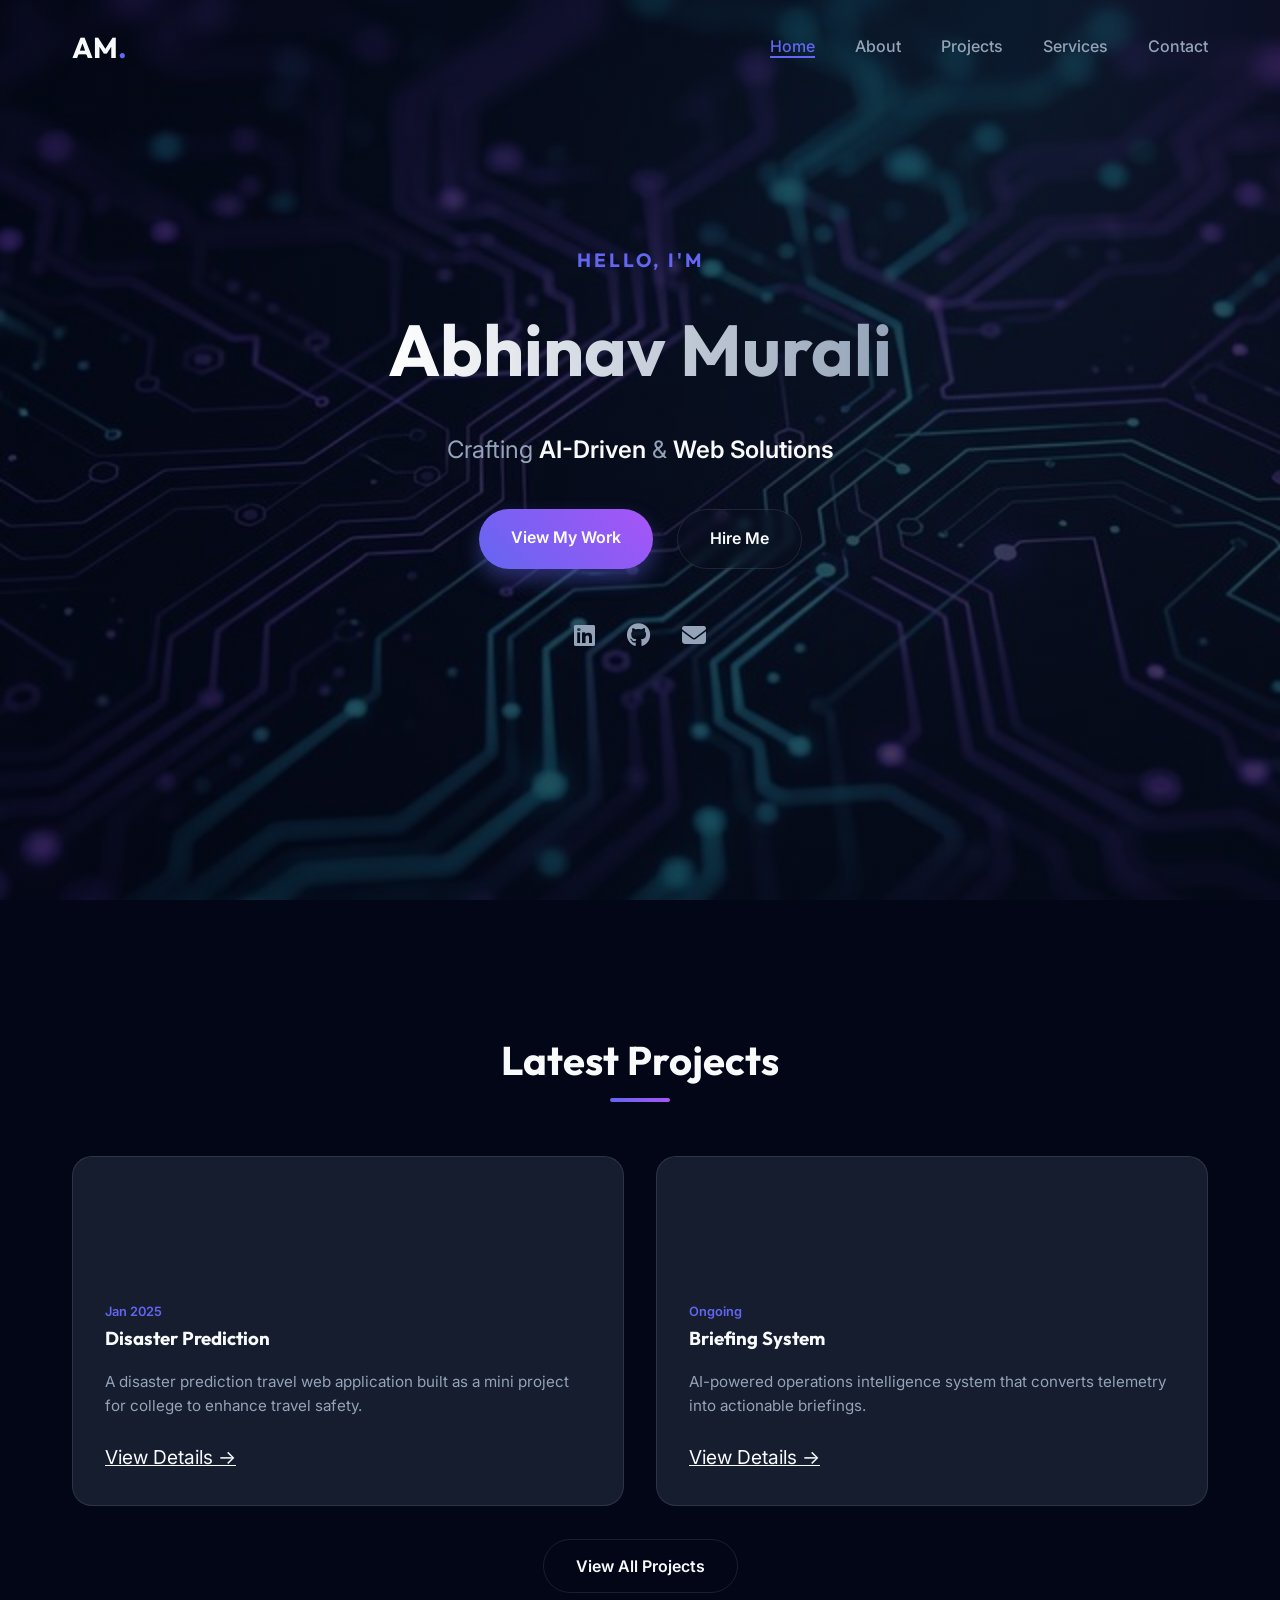
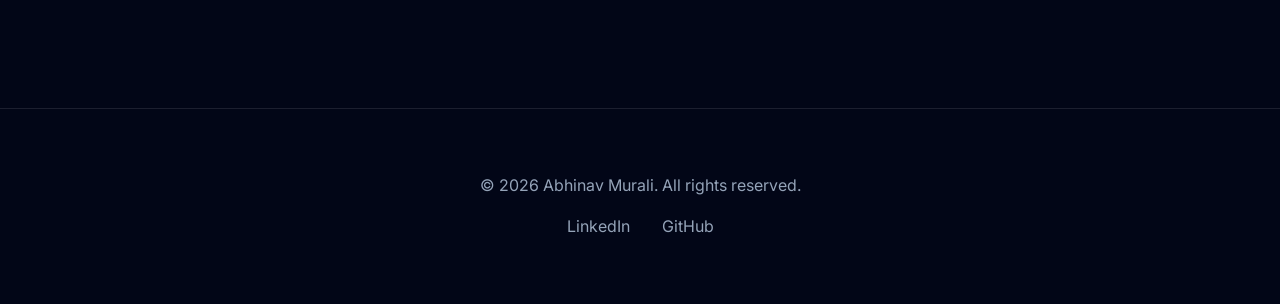
==== index.html @ 0ac59f0f "created my portfolio" ====
<!DOCTYPE html>
<html lang="en">
<head>
    <meta charset="UTF-8">
    <meta name="viewport" content="width=device-width, initial-scale=1.0">
    <title>Abhinav Murali | AI & Web Developer Portfolio</title>
    <meta name="description" content="Portfolio of Abhinav Murali, a BTech IT student specializing in AI-driven and web-based applications.">
    
    <!-- Google Fonts -->
    <link rel="preconnect" href="https://fonts.googleapis.com">
    <link rel="preconnect" href="https://fonts.gstatic.com" crossorigin>
    <link href="https://fonts.googleapis.com/css2?family=Inter:wght@300;400;600;700&family=Outfit:wght@300;400;600;700&display=swap" rel="stylesheet">
    
    <!-- Font Awesome for Icons -->
    <link rel="stylesheet" href="https://cdnjs.cloudflare.com/ajax/libs/font-awesome/6.4.0/css/all.min.css">
    
    <link rel="stylesheet" href="style.css">
</head>
<body>
    <!-- Navigation -->
    <nav id="navbar">
        <div class="nav-container">
            <a href="index.html" class="logo">AM<span>.</span></a>
            <ul class="nav-links">
                <li><a href="index.html" class="active">Home</a></li>
                <li><a href="about.html">About</a></li>
                <li><a href="projects.html">Projects</a></li>
                <li><a href="services.html">Services</a></li>
                <li><a href="contact.html">Contact</a></li>
            </ul>
            <div class="menu-btn" id="menu-btn">
                <i class="fas fa-bars"></i>
            </div>
        </div>
    </nav>

    <!-- Hero Section -->
    <section id="home" class="hero">
        <div class="hero-content reveal active">
            <h2 class="greeting">Hello, I'm</h2>
            <h1 class="name">Abhinav Murali</h1>
            <p class="tagline">Crafting <span class="highlight">AI-Driven</span> & <span class="highlight">Web Solutions</span></p>
            <div class="hero-btns">
                <a href="projects.html" class="btn primary">View My Work</a>
                <a href="contact.html" class="btn secondary">Hire Me</a>
            </div>
            <div class="social-icons">
                <a href="https://www.linkedin.com/in/abhinav-murali-97431627b/" target="_blank"><i class="fab fa-linkedin"></i></a>
                <a href="https://github.com/Abhinav0016" target="_blank"><i class="fab fa-github"></i></a>
                <a href="mailto:abhinavmurali010@gmail.com"><i class="fas fa-envelope"></i></a>
            </div>
        </div>
    </section>

    <!-- Project Highlights -->
    <section class="section">
        <div class="container">
            <h2 class="section-title reveal">Latest Projects</h2>
            <div class="projects-grid reveal">
                <!-- Project 1: Disaster Prediction -->
                <div class="project-card">
                    <div class="project-content">
                        <span class="date">Jan 2025</span>
                        <h3>Disaster Prediction</h3>
                        <p>A disaster prediction travel web application built as a mini project for college to enhance travel safety.</p>
                        <div class="project-links">
                            <a href="projects.html" class="btn-text">View Details →</a>
                        </div>
                    </div>
                </div>
                <!-- Project 2: Briefing System -->
                <div class="project-card">
                    <div class="project-content">
                        <span class="date">Ongoing</span>
                        <h3>Briefing System</h3>
                        <p>AI-powered operations intelligence system that converts telemetry into actionable briefings.</p>
                        <div class="project-links">
                            <a href="projects.html" class="btn-text">View Details →</a>
                        </div>
                    </div>
                </div>
            </div>
            <div style="text-align: center; margin-top: 3rem;">
                <a href="projects.html" class="btn secondary">View All Projects</a>
            </div>
        </div>
    </section>

    <footer>
        <div class="container">
            <p>&copy; 2026 Abhinav Murali. All rights reserved.</p>
            <div class="footer-links">
                <a href="https://www.linkedin.com/in/abhinav-murali-97431627b/" target="_blank">LinkedIn</a>
                <a href="https://github.com/Abhinav0016" target="_blank">GitHub</a>
            </div>
        </div>
    </footer>

    <script src="script.js"></script>
</body>
</html>
---- style.css ----
/* Core styles and Variables */
:root {
    --primary: #6366f1;
    --primary-glow: rgba(99, 102, 241, 0.4);
    --secondary: #a855f7;
    --bg-dark: #0f172a;
    --bg-darker: #020617;
    --text-light: #f8fafc;
    --text-dim: #94a3b8;
    --glass: rgba(30, 41, 59, 0.7);
    --border: rgba(255, 255, 255, 0.1);
    --transition: all 0.3s cubic-bezier(0.4, 0, 0.2, 1);
}

* {
    margin: 0;
    padding: 0;
    box-sizing: border-box;
}

html {
    scroll-behavior: smooth;
}

body {
    font-family: 'Inter', sans-serif;
    background-color: var(--bg-darker);
    color: var(--text-light);
    line-height: 1.6;
    overflow-x: hidden;
}

h1, h2, h3, .logo {
    font-family: 'Outfit', sans-serif;
}

.container {
    max-width: 1200px;
    margin: 0 auto;
    padding: 0 2rem;
}

.section {
    padding: 8rem 0;
}

.section.alternate {
    background-color: var(--bg-dark);
}

.section-title {
    font-size: 2.5rem;
    text-align: center;
    margin-bottom: 4rem;
    position: relative;
}

.section-title::after {
    content: '';
    position: absolute;
    bottom: -10px;
    left: 50%;
    transform: translateX(-50%);
    width: 60px;
    height: 4px;
    background: linear-gradient(90deg, var(--primary), var(--secondary));
    border-radius: 2px;
}

/* Navbar */
nav {
    position: fixed;
    top: 0;
    width: 100%;
    z-index: 1000;
    padding: 1.5rem 0;
    transition: var(--transition);
}

nav.scrolled {
    background: var(--glass);
    backdrop-filter: blur(10px);
    padding: 1rem 0;
    box-shadow: 0 4px 30px rgba(0, 0, 0, 0.1);
    border-bottom: 1px solid var(--border);
}

.nav-container {
    max-width: 1200px;
    margin: 0 auto;
    padding: 0 2rem;
    display: flex;
    justify-content: space-between;
    align-items: center;
}

.logo {
    font-size: 1.8rem;
    font-weight: 700;
    text-decoration: none;
    color: var(--text-light);
}

.logo span {
    color: var(--primary);
}

.nav-links {
    display: flex;
    list-style: none;
    gap: 2.5rem;
}

.nav-links a {
    text-decoration: none;
    color: var(--text-dim);
    font-weight: 500;
    transition: var(--transition);
}

.nav-links a:hover,
.nav-links a.active {
    color: var(--primary);
    border-bottom: 2px solid var(--primary);
}

.menu-btn {
    display: none;
    font-size: 1.5rem;
    cursor: pointer;
}

/* Hero */
.hero {
    height: 100vh;
    display: flex;
    align-items: center;
    justify-content: center;
    text-align: center;
    background: linear-gradient(rgba(2, 6, 23, 0.7), rgba(2, 6, 23, 0.7)), url('hero_bg.png');
    background-size: cover;
    background-position: center;
    position: relative;
}

.hero-content {
    max-width: 800px;
}

.hero .greeting {
    font-size: 1.2rem;
    color: var(--primary);
    text-transform: uppercase;
    letter-spacing: 3px;
    margin-bottom: 1rem;
}

.hero .name {
    font-size: 4.5rem;
    margin-bottom: 1.5rem;
    background: linear-gradient(to right, #fff, var(--text-dim));
    -webkit-background-clip: text;
    -webkit-text-fill-color: transparent;
}

.hero .tagline {
    font-size: 1.5rem;
    color: var(--text-dim);
    margin-bottom: 2.5rem;
}

.hero .highlight {
    color: var(--text-light);
    font-weight: 600;
}

.hero-btns {
    display: flex;
    gap: 1.5rem;
    justify-content: center;
    margin-bottom: 3rem;
}

.btn {
    padding: 1rem 2rem;
    border-radius: 50px;
    text-decoration: none;
    font-weight: 600;
    transition: var(--transition);
    cursor: pointer;
}

.btn.primary {
    background: linear-gradient(45deg, var(--primary), var(--secondary));
    color: white;
    box-shadow: 0 10px 20px var(--primary-glow);
}

.btn.primary:hover {
    transform: translateY(-3px);
    box-shadow: 0 15px 30px var(--primary-glow);
}

.btn.secondary {
    border: 1px solid var(--border);
    color: var(--text-light);
    backdrop-filter: blur(5px);
}

.btn.secondary:hover {
    background: var(--border);
    transform: translateY(-3px);
}

.social-icons {
    display: flex;
    gap: 2rem;
    justify-content: center;
}

.social-icons a {
    color: var(--text-dim);
    font-size: 1.5rem;
    transition: var(--transition);
}

.social-icons a:hover {
    color: var(--primary);
    transform: scale(1.2);
}

/* About Section */
.about-grid {
    display: grid;
    grid-template-columns: 1fr 1fr;
    gap: 4rem;
    align-items: center;
}

.about-text p {
    margin-bottom: 2rem;
    font-size: 1.1rem;
    color: var(--text-dim);
}

.education h3 {
    margin-bottom: 1.5rem;
    font-size: 1.5rem;
}

.edu-item {
    padding-left: 1.5rem;
    border-left: 2px solid var(--primary);
    margin-bottom: 2rem;
    position: relative;
}

.edu-item::before {
    content: '';
    position: absolute;
    left: -7px;
    top: 0;
    width: 12px;
    height: 12px;
    background: var(--primary);
    border-radius: 50%;
}

.edu-item .year {
    color: var(--primary);
    font-weight: 600;
    font-size: 0.9rem;
}

.about-stats {
    display: grid;
    grid-template-columns: 1fr 1fr;
    gap: 1.5rem;
}

.stat-card {
    background: var(--glass);
    padding: 2.5rem;
    border-radius: 20px;
    border: 1px solid var(--border);
    text-align: center;
    transition: var(--transition);
}

.stat-card:hover {
    border-color: var(--primary);
    transform: translateY(-10px);
}

.stat-card h3 {
    font-size: 2.5rem;
    color: var(--primary);
    margin-bottom: 0.5rem;
}

/* Skills */
.skills-grid {
    display: grid;
    grid-template-columns: repeat(auto-fit, minmax(250px, 1fr));
    gap: 2rem;
}

.skill-category {
    background: var(--bg-darker);
    padding: 2.5rem;
    border-radius: 20px;
    border: 1px solid var(--border);
    transition: var(--transition);
}

.skill-category:hover {
    border-color: var(--secondary);
    background: var(--glass);
}

.skill-category h3 {
    margin-bottom: 1.5rem;
    color: var(--primary);
    display: flex;
    align-items: center;
    gap: 1rem;
}

.skill-category ul {
    list-style: none;
}

.skill-category li {
    margin-bottom: 0.8rem;
    color: var(--text-dim);
    display: flex;
    align-items: center;
    gap: 0.5rem;
}

.skill-category li::before {
    content: '→';
    color: var(--secondary);
}

/* Projects */
.projects-grid {
    display: grid;
    grid-template-columns: repeat(auto-fit, minmax(300px, 1fr));
    gap: 2rem;
}

.project-card {
    height: 350px;
    background: var(--glass);
    border-radius: 20px;
    border: 1px solid var(--border);
    overflow: hidden;
    position: relative;
    padding: 2rem;
    display: flex;
    flex-direction: column;
    justify-content: flex-end;
    transition: var(--transition);
}

.project-card:hover {
    transform: translateY(-10px);
    border-color: var(--primary);
    box-shadow: 0 20px 40px rgba(0,0,0,0.3);
}

.project-card .date {
    font-size: 0.8rem;
    color: var(--primary);
    font-weight: 600;
    margin-bottom: 0.5rem;
}

.project-card h3 {
    margin-bottom: 1rem;
}

.project-card p {
    color: var(--text-dim);
    font-size: 0.95rem;
    margin-bottom: 1.5rem;
}

.tags {
    display: flex;
    flex-wrap: wrap;
    gap: 0.5rem;
    margin-bottom: 1.5rem;
}

.tags span {
    background: rgba(99, 102, 241, 0.1);
    color: var(--primary);
    padding: 0.3rem 0.8rem;
    border-radius: 50px;
    font-size: 0.8rem;
    font-weight: 500;
}

.project-links {
    display: flex;
    gap: 1rem;
}

.project-links a {
    color: var(--text-light);
    font-size: 1.2rem;
    transition: var(--transition);
}

.project-links a:hover {
    color: var(--primary);
}

/* Services */
.services-grid {
    display: grid;
    grid-template-columns: repeat(auto-fit, minmax(300px, 1fr));
    gap: 2rem;
}

.service-card {
    background: var(--bg-darker);
    padding: 3rem;
    border-radius: 20px;
    border: 1px solid var(--border);
    text-align: center;
    transition: var(--transition);
}

.service-card:hover {
    background: linear-gradient(135deg, var(--bg-darker), var(--glass));
    border-color: var(--primary);
    transform: translateY(-5px);
}

.service-card i {
    font-size: 3rem;
    color: var(--primary);
    margin-bottom: 1.5rem;
}

.service-card h3 {
    margin-bottom: 1rem;
}

.service-card p {
    color: var(--text-dim);
}

/* Contact */
.contact-grid {
    display: grid;
    grid-template-columns: 1fr 1fr;
    gap: 4rem;
}

.contact-items {
    margin-top: 3rem;
}

.contact-item {
    display: flex;
    gap: 1.5rem;
    margin-bottom: 2rem;
    align-items: center;
}

.contact-item i {
    width: 50px;
    height: 50px;
    background: var(--glass);
    border-radius: 50%;
    display: flex;
    align-items: center;
    justify-content: center;
    color: var(--primary);
    font-size: 1.2rem;
    border: 1px solid var(--border);
}

.contact-item h4 {
    margin-bottom: 0.2rem;
}

.contact-item p {
    color: var(--text-dim);
}

.contact-form {
    display: flex;
    flex-direction: column;
    gap: 1.5rem;
}

.form-group input, .form-group textarea {
    width: 100%;
    padding: 1.2rem;
    background: var(--glass);
    border: 1px solid var(--border);
    border-radius: 12px;
    color: var(--text-light);
    outline: none;
    font-family: inherit;
    transition: var(--transition);
}

.form-group input:focus, .form-group textarea:focus {
    border-color: var(--primary);
    box-shadow: 0 0 15px var(--primary-glow);
}

/* Footer */
footer {
    padding: 4rem 0;
    border-top: 1px solid var(--border);
    text-align: center;
}

footer p {
    color: var(--text-dim);
    margin-bottom: 1rem;
}

.footer-links {
    display: flex;
    justify-content: center;
    gap: 2rem;
}

.footer-links a {
    color: var(--text-dim);
    text-decoration: none;
    transition: var(--transition);
}

.footer-links a:hover {
    color: var(--primary);
}

/* Animations */
.reveal {
    opacity: 0;
    transform: translateY(30px);
    transition: all 0.8s ease-out;
}

.reveal.active {
    opacity: 1;
    transform: translateY(0);
}

/* Mobile Responsive */
@media (max-width: 991px) {
    .about-grid, .contact-grid {
        grid-template-columns: 1fr;
    }
    
    .hero .name {
        font-size: 3rem;
    }
}

@media (max-width: 768px) {
    .nav-links {
        display: none;
    }
    
    .menu-btn {
        display: block;
    }
    
    .section {
        padding: 5rem 0;
    }
}
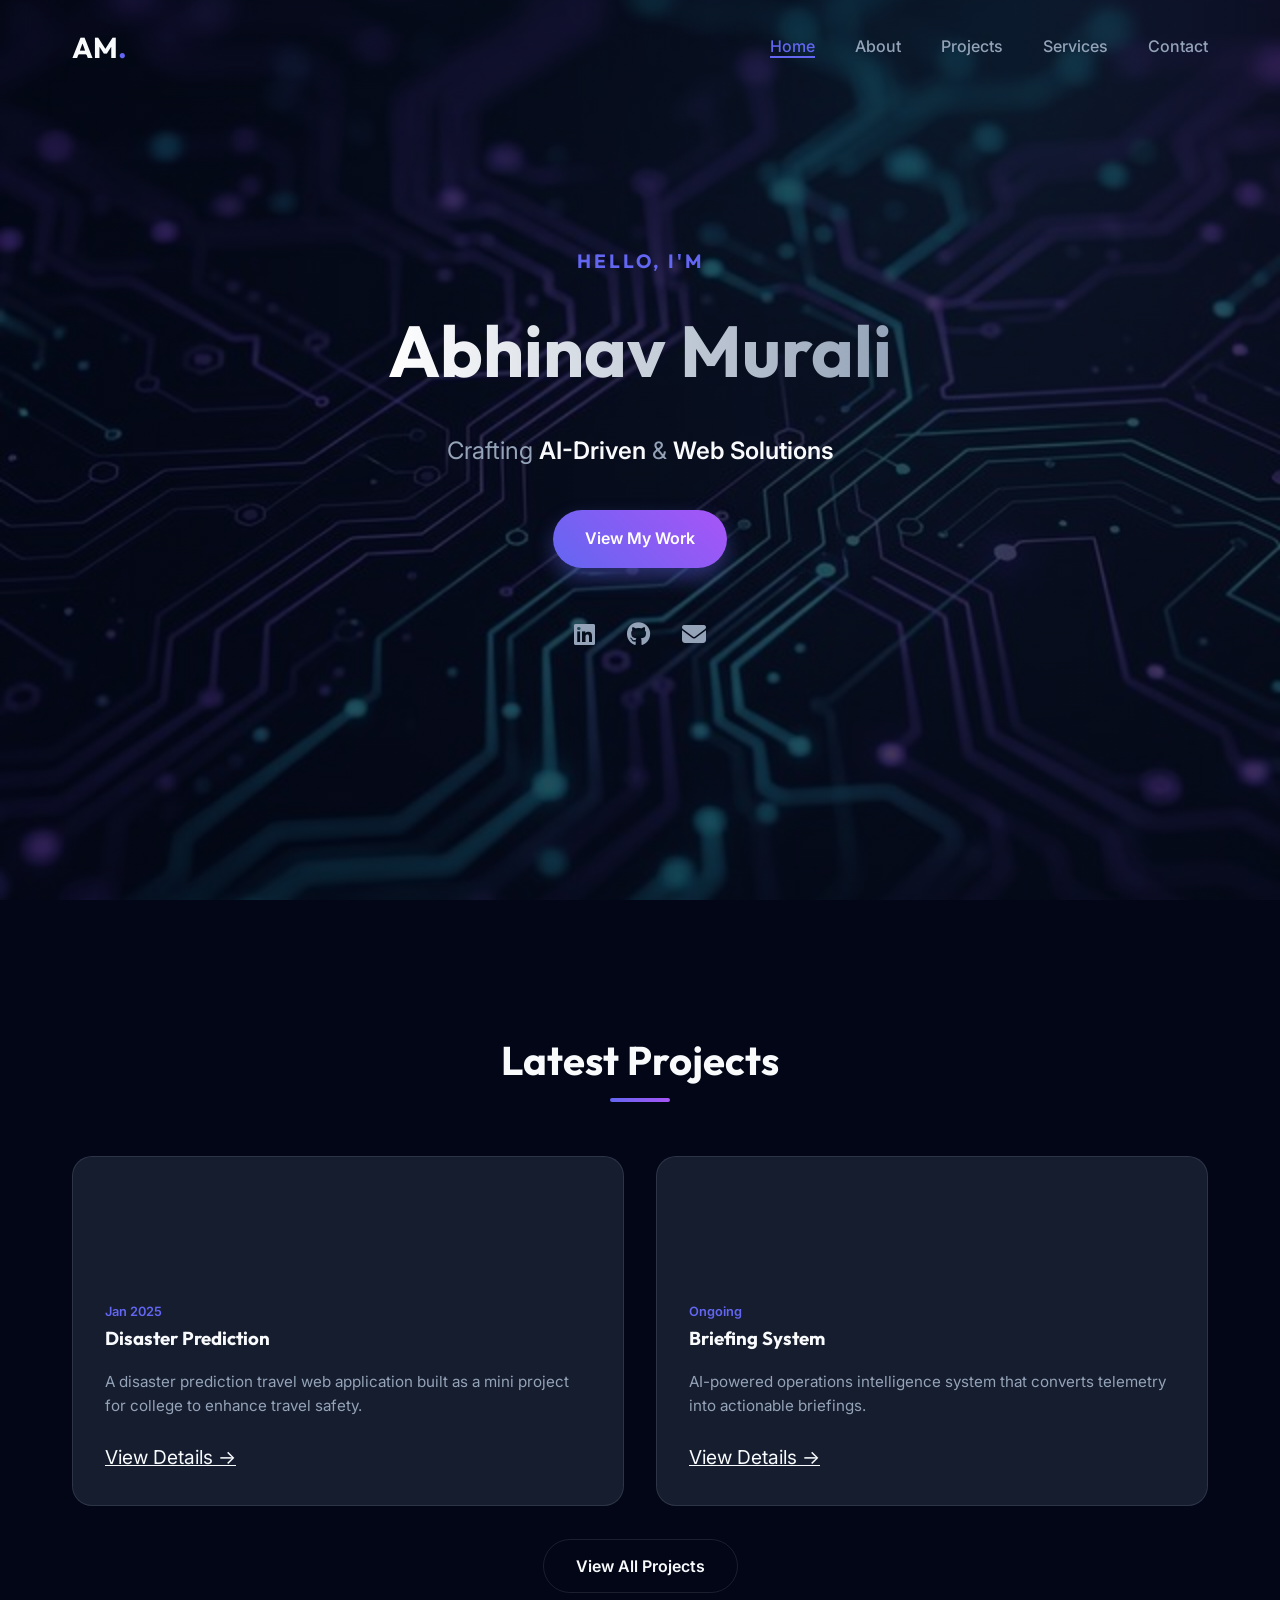
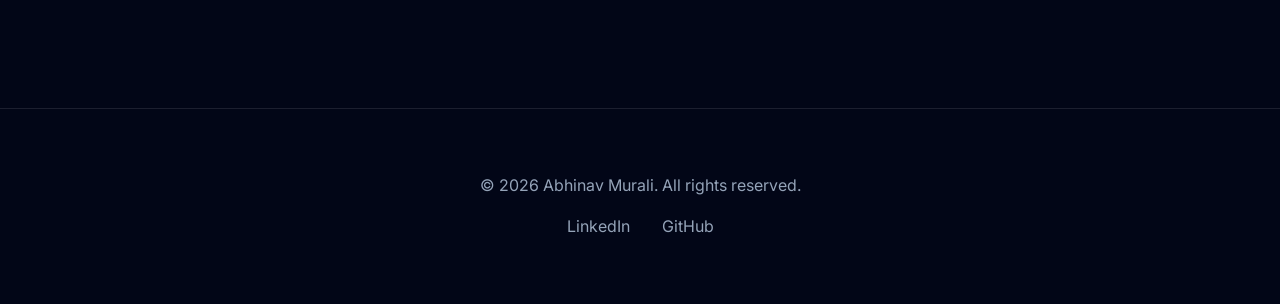
==== commit 052d4bee: "removed hire button" ====
--- a/index.html
+++ b/index.html
@@ -42,7 +42,6 @@
             <p class="tagline">Crafting <span class="highlight">AI-Driven</span> & <span class="highlight">Web Solutions</span></p>
             <div class="hero-btns">
                 <a href="projects.html" class="btn primary">View My Work</a>
-                <a href="contact.html" class="btn secondary">Hire Me</a>
             </div>
             <div class="social-icons">
                 <a href="https://www.linkedin.com/in/abhinav-murali-97431627b/" target="_blank"><i class="fab fa-linkedin"></i></a>
--- a/style.css
+++ b/style.css
@@ -160,6 +160,7 @@
     margin-bottom: 1.5rem;
     background: linear-gradient(to right, #fff, var(--text-dim));
     -webkit-background-clip: text;
+    background-clip: text;
     -webkit-text-fill-color: transparent;
 }
 
@@ -569,11 +570,32 @@
 
 @media (max-width: 768px) {
     .nav-links {
-        display: none;
+        position: fixed;
+        top: 0;
+        right: -100%;
+        width: 70%;
+        height: 100vh;
+        background: var(--bg-darker);
+        backdrop-filter: blur(20px);
+        flex-direction: column;
+        justify-content: center;
+        align-items: center;
+        transition: var(--transition);
+        z-index: 1000;
+        box-shadow: -10px 0 30px rgba(0,0,0,0.5);
     }
-    
+
+    .nav-links.active {
+        right: 0;
+    }
+
+    .nav-links li {
+        margin: 1.5rem 0;
+    }
+
     .menu-btn {
         display: block;
+        z-index: 1001;
     }
     
     .section {
